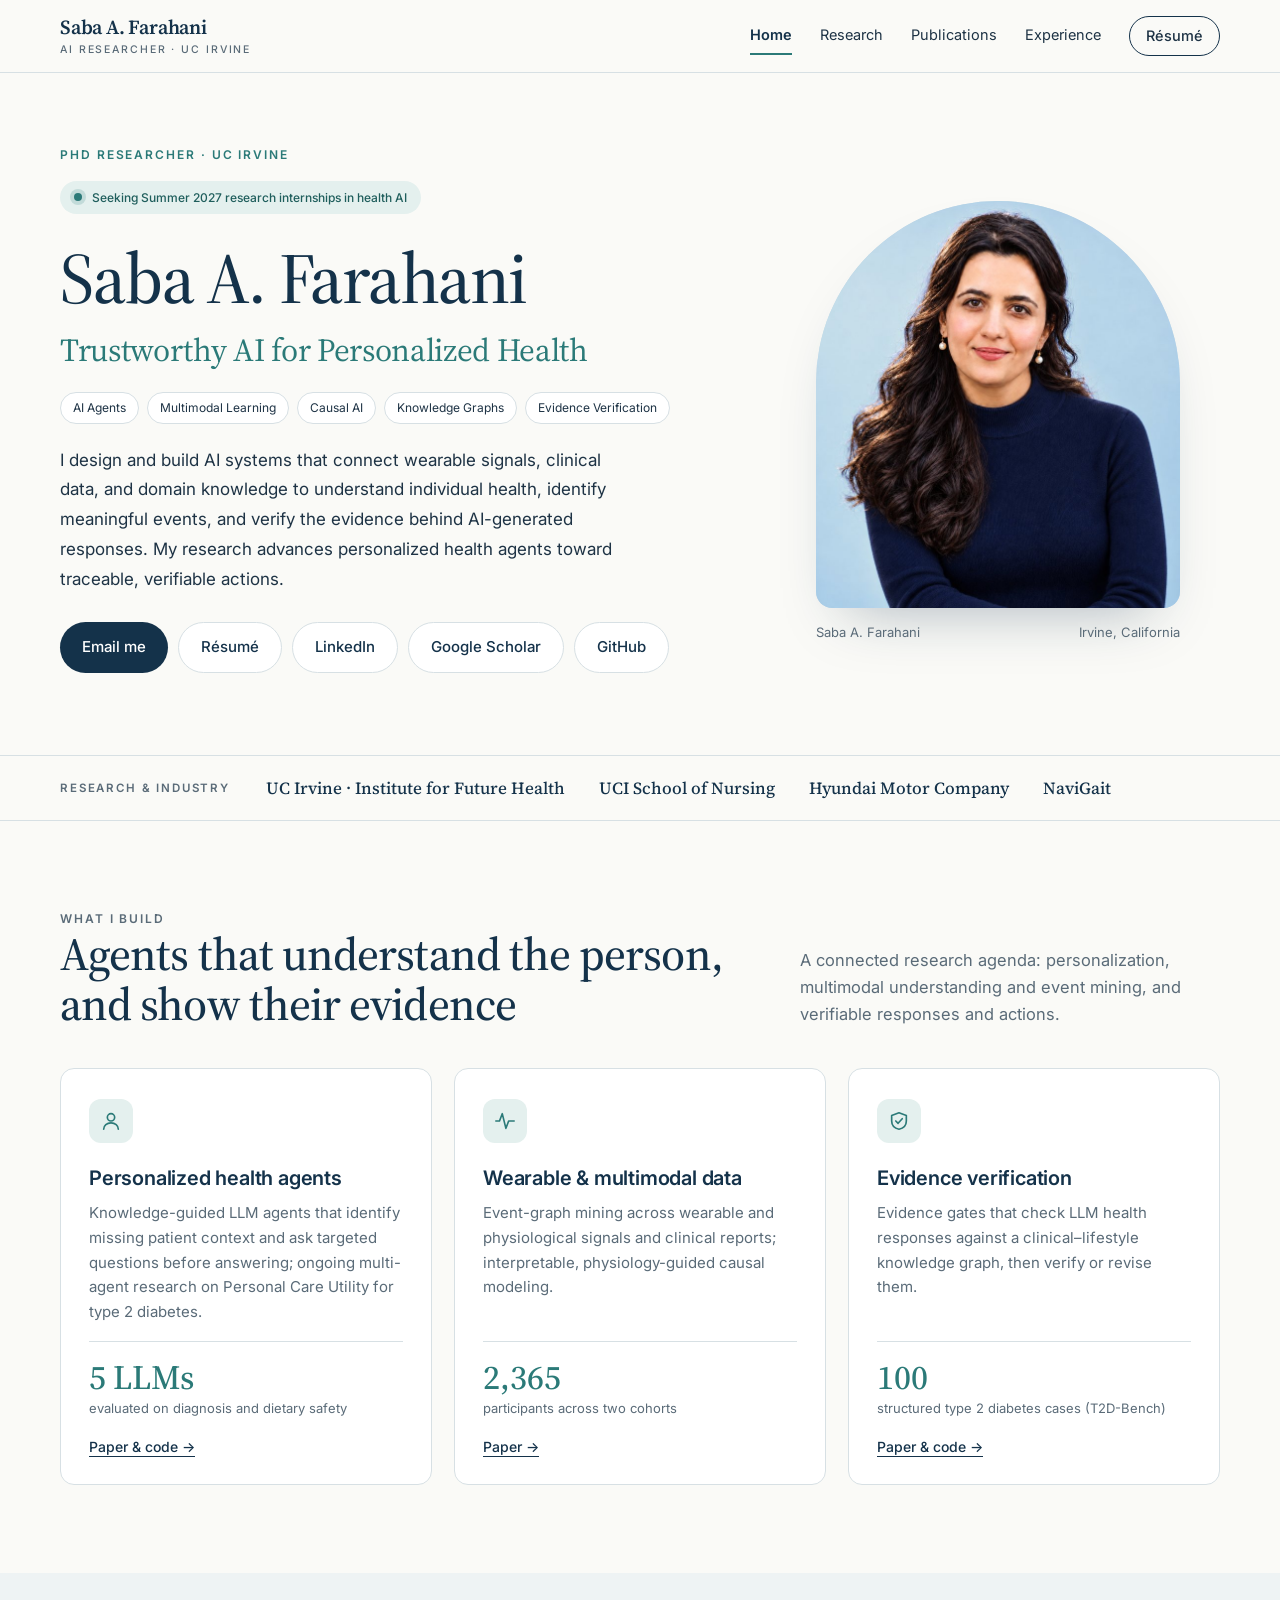
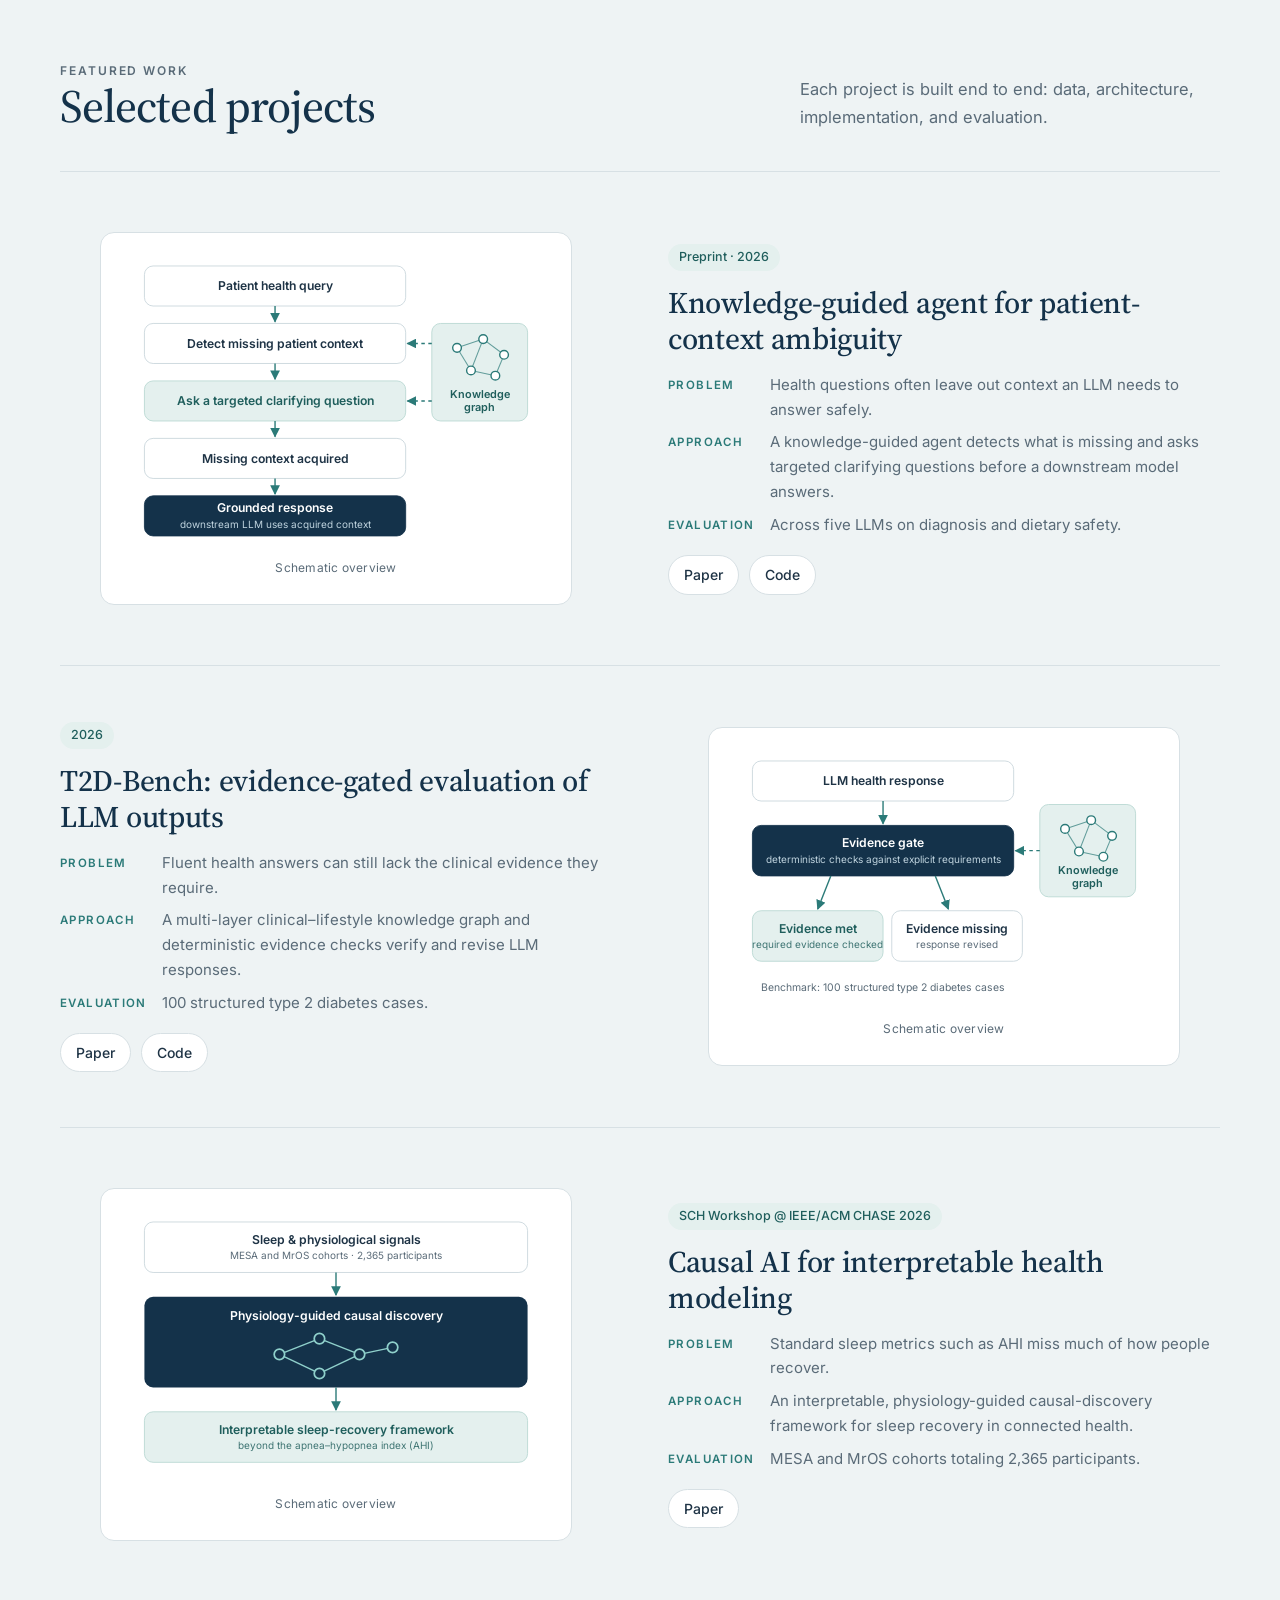
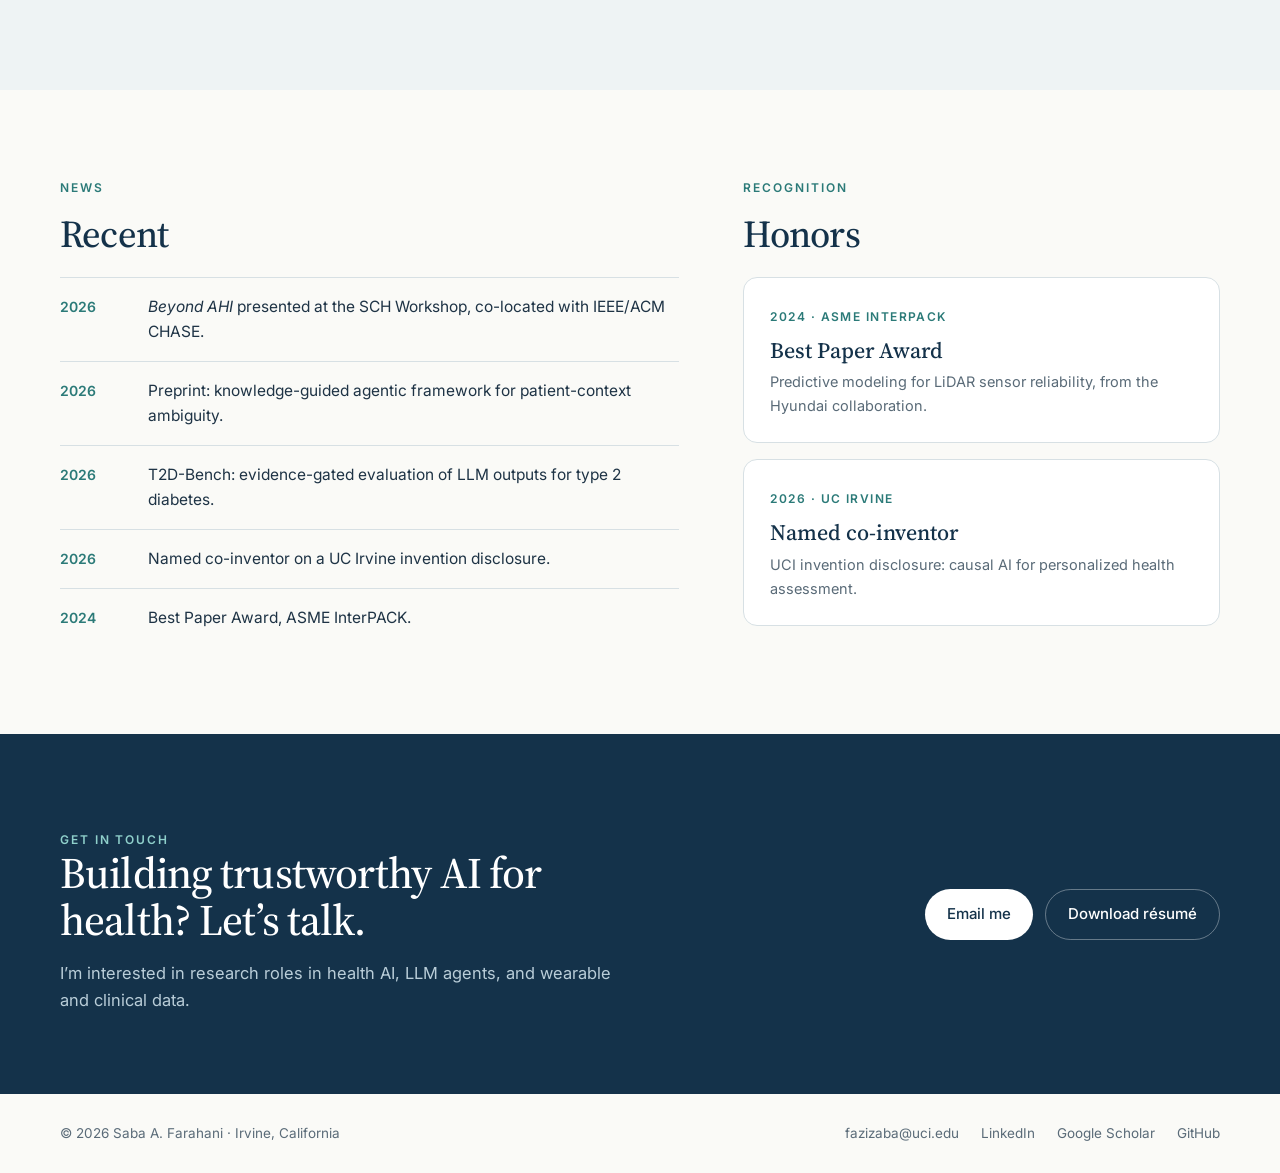
==== index.html @ f1955295 "Publish professional portfolio website" ====
<!doctype html>
<html lang="en">
<head>
<meta charset="utf-8">
<meta name="viewport" content="width=device-width,initial-scale=1">
<title>Saba A. Farahani · Trustworthy AI for Personalized Health</title>
<meta name="description" content="Saba A. Farahani, PhD researcher at UC Irvine building trustworthy AI agents for real-world health data: LLM agents, knowledge graphs, wearable and clinical data, and causal AI.">
<meta name="theme-color" content="#14324A">
<meta property="og:type" content="website">
<meta property="og:title" content="Saba A. Farahani · Trustworthy AI for Personalized Health">
<meta property="og:description" content="Saba A. Farahani, PhD researcher at UC Irvine building trustworthy AI agents for real-world health data: LLM agents, knowledge graphs, wearable and clinical data, and causal AI.">
<meta property="og:image" content="saba.jpg">
<link rel="icon" href="favicon.svg" type="image/svg+xml">
<link rel="preconnect" href="https://fonts.googleapis.com"><link rel="preconnect" href="https://fonts.gstatic.com" crossorigin>
<link href="https://fonts.googleapis.com/css2?family=Inter:wght@400;500;600&amp;family=Source+Serif+4:ital,opsz,wght@0,8..60,400;0,8..60,500;0,8..60,600;1,8..60,400&amp;display=swap" rel="stylesheet">
<link rel="stylesheet" href="style.css?v=final1">
</head>
<body>
<a class="skip" href="#main">Skip to content</a>
<header class="site-header"><div class="wrap">
<a class="brand" href="index.html">Saba A. Farahani<span>AI Researcher · UC Irvine</span></a>
<nav class="nav" aria-label="Main"><a href="index.html" aria-current="page">Home</a><a href="research.html">Research</a><a href="publications.html">Publications</a><a href="experience.html">Experience</a><a class="btn-cv" href="Saba_Farahani_Resume.pdf">Résumé</a></nav>
</div></header>
<main id="main">

<section class="wrap hero">
 <div>
  <p class="eyebrow">PhD Researcher · UC Irvine</p>
  <span class="status">Seeking Summer 2027 research internships in health AI</span>
  <h1>Saba A. Farahani</h1>
  <p class="tagline">Trustworthy AI for Personalized Health</p>
  <ul class="chips expertise"><li>AI Agents</li><li>Multimodal Learning</li><li>Causal AI</li><li>Knowledge Graphs</li><li>Evidence Verification</li></ul>
  <p class="lead">I design and build AI systems that connect wearable signals, clinical data, and domain knowledge to understand individual health, identify meaningful events, and verify the evidence behind AI-generated responses. My research advances personalized health agents toward traceable, verifiable actions.</p>
  <div class="actions"><a class="btn btn-primary" href="mailto:fazizaba@uci.edu">Email me</a><a class="btn btn-ghost" href="Saba_Farahani_Resume.pdf">Résumé</a><a class="btn btn-ghost" href="https://www.linkedin.com/in/saba-a-farahani-0351741bb/">LinkedIn</a><a class="btn btn-ghost" href="https://scholar.google.com/citations?user=qHdF2UMAAAAJ&amp;hl=en">Google Scholar</a><a class="btn btn-ghost" href="https://github.com/Saba-Farahani">GitHub</a></div>
  
 </div>
 <figure class="hero-photo"><div class="portrait"><img src="saba.jpg" alt="Portrait of Saba A. Farahani" width="820" height="820"></div>
 <figcaption><span>Saba A. Farahani</span><span>Irvine, California</span></figcaption></figure>
</section>

<section class="strip" aria-label="Collaborations"><div class="wrap">
 <p>Research &amp; industry</p>
 <ul><li>UC Irvine · Institute for Future Health</li><li>UCI School of Nursing</li><li>Hyundai Motor Company</li><li>NaviGait</li></ul>
</div></section>

<section class="section"><div class="wrap">
 <div class="section-head"><div><p class="eyebrow">What I build</p><h2>Agents that understand the person,<br>and show their evidence</h2></div>
 <p>A connected research agenda: personalization, multimodal understanding and event mining, and verifiable responses and actions.</p></div>
 <div class="cards">
  <article class="card"><div class="icon"><svg width="22" height="22" viewBox="0 0 24 24" fill="none" stroke="#2B7A78" stroke-width="1.8" stroke-linecap="round" stroke-linejoin="round"><circle cx="12" cy="8" r="4"/><path d="M4 21c0-4 3.6-7 8-7s8 3 8 7"/></svg></div><h3>Personalized health agents</h3>
   <p>Knowledge-guided LLM agents that identify missing patient context and ask targeted questions before answering; ongoing multi-agent research on Personal Care Utility for type 2 diabetes.</p>
   <div class="stat"><strong>5 LLMs</strong><span>evaluated on diagnosis and dietary safety</span></div>
   <a class="more" href="publications.html#ambiguity">Paper &amp; code →</a></article>
  <article class="card"><div class="icon"><svg width="22" height="22" viewBox="0 0 24 24" fill="none" stroke="#2B7A78" stroke-width="1.8" stroke-linecap="round" stroke-linejoin="round"><path d="M2 12h4l3-8 4 16 3-8h6"/></svg></div><h3>Wearable &amp; multimodal data</h3>
   <p>Event-graph mining across wearable and physiological signals and clinical reports; interpretable, physiology-guided causal modeling.</p>
   <div class="stat"><strong>2,365</strong><span>participants across two cohorts</span></div>
   <a class="more" href="publications.html#causal">Paper →</a></article>
  <article class="card"><div class="icon"><svg width="22" height="22" viewBox="0 0 24 24" fill="none" stroke="#2B7A78" stroke-width="1.8" stroke-linecap="round" stroke-linejoin="round"><path d="M12 3l8 3v6c0 5-3.5 8-8 9-4.5-1-8-4-8-9V6z"/><path d="M8.5 12l2.5 2.5 4.5-5"/></svg></div><h3>Evidence verification</h3>
   <p>Evidence gates that check LLM health responses against a clinical–lifestyle knowledge graph, then verify or revise them.</p>
   <div class="stat"><strong>100</strong><span>structured type 2 diabetes cases (T2D-Bench)</span></div>
   <a class="more" href="publications.html#t2d">Paper &amp; code →</a></article>
 </div>
</div></section>

<section class="section tint"><div class="wrap">
 <div class="section-head"><div><p class="eyebrow">Featured work</p><h2>Selected projects</h2></div>
 <p>Each project is built end to end: data, architecture, implementation, and evaluation.</p></div>
 <div class="projects">
  <article class="project">
   <figure class="figure"><svg viewBox="0 0 480 322" role="img" aria-label="Schematic: a knowledge-guided agent detects missing patient context and asks a targeted question before the LLM answers" font-family="Inter, Helvetica, Arial, sans-serif"><defs><marker id="ah-4" viewBox="0 0 10 10" refX="9" refY="5" markerWidth="7" markerHeight="7" orient="auto-start-reverse"><path d="M0,0 L10,5 L0,10 z" fill="#2B7A78"/></marker></defs><rect x="20" y="8" width="300" height="46" rx="10" fill="#FFFFFF" stroke="#C9D6DC"/><text x="170.0" y="36.0" text-anchor="middle" font-size="14" font-weight="600" fill="#1E3345">Patient health query</text><line x1="170" y1="54" x2="170" y2="72" stroke="#2B7A78" stroke-width="1.6" marker-end="url(#ah-4)"/><rect x="20" y="74" width="300" height="46" rx="10" fill="#FFFFFF" stroke="#C9D6DC"/><text x="170.0" y="102.0" text-anchor="middle" font-size="14" font-weight="600" fill="#1E3345">Detect missing patient context</text><line x1="170" y1="120" x2="170" y2="138" stroke="#2B7A78" stroke-width="1.6" marker-end="url(#ah-4)"/><rect x="20" y="140" width="300" height="46" rx="10" fill="#E4F0EE" stroke="#B9D8D3"/><text x="170.0" y="168.0" text-anchor="middle" font-size="14" font-weight="600" fill="#1F5E5C">Ask a targeted clarifying question</text><line x1="170" y1="186" x2="170" y2="204" stroke="#2B7A78" stroke-width="1.6" marker-end="url(#ah-4)"/><rect x="20" y="206" width="300" height="46" rx="10" fill="#FFFFFF" stroke="#C9D6DC"/><text x="170.0" y="234.0" text-anchor="middle" font-size="14" font-weight="600" fill="#1E3345">Missing context acquired</text><line x1="170" y1="252" x2="170" y2="270" stroke="#2B7A78" stroke-width="1.6" marker-end="url(#ah-4)"/><rect x="20" y="272" width="300" height="46" rx="10" fill="#14324A" stroke="#14324A"/><text x="170.0" y="291.0" text-anchor="middle" font-size="14" font-weight="600" fill="#FFFFFF">Grounded response</text><text x="170.0" y="309.0" text-anchor="middle" font-size="11.5" fill="#BFD3DE">downstream LLM uses acquired context</text><rect x="350" y="74" width="110" height="112" rx="10" fill="#E4F0EE" stroke="#B9D8D3"/><line x1="379.0" y1="102" x2="409.0" y2="92" stroke="#2B7A78" stroke-width="1.2" opacity=".7"/><line x1="409.0" y1="92" x2="433.0" y2="110" stroke="#2B7A78" stroke-width="1.2" opacity=".7"/><line x1="379.0" y1="102" x2="395.0" y2="128" stroke="#2B7A78" stroke-width="1.2" opacity=".7"/><line x1="395.0" y1="128" x2="423.0" y2="134" stroke="#2B7A78" stroke-width="1.2" opacity=".7"/><line x1="433.0" y1="110" x2="423.0" y2="134" stroke="#2B7A78" stroke-width="1.2" opacity=".7"/><line x1="409.0" y1="92" x2="395.0" y2="128" stroke="#2B7A78" stroke-width="1.2" opacity=".7"/><circle cx="379.0" cy="102" r="5" fill="#FFFFFF" stroke="#2B7A78" stroke-width="1.6"/><circle cx="409.0" cy="92" r="5" fill="#FFFFFF" stroke="#2B7A78" stroke-width="1.6"/><circle cx="433.0" cy="110" r="5" fill="#FFFFFF" stroke="#2B7A78" stroke-width="1.6"/><circle cx="395.0" cy="128" r="5" fill="#FFFFFF" stroke="#2B7A78" stroke-width="1.6"/><circle cx="423.0" cy="134" r="5" fill="#FFFFFF" stroke="#2B7A78" stroke-width="1.6"/><text x="405.0" y="160" text-anchor="middle" font-size="12.5" font-weight="600" fill="#1F5E5C">Knowledge</text><text x="405.0" y="175" text-anchor="middle" font-size="12.5" font-weight="600" fill="#1F5E5C">graph</text><line x1="350" y1="97" x2="322" y2="97" stroke="#2B7A78" stroke-width="1.6" stroke-dasharray="4 4" marker-end="url(#ah-4)"/><line x1="350" y1="163" x2="322" y2="163" stroke="#2B7A78" stroke-width="1.6" stroke-dasharray="4 4" marker-end="url(#ah-4)"/></svg><figcaption>Schematic overview</figcaption></figure>
   <div><span class="venue">Preprint · 2026</span><h3>Knowledge-guided agent for patient-context ambiguity</h3>
    <dl><dt>Problem</dt><dd>Health questions often leave out context an LLM needs to answer safely.</dd>
    <dt>Approach</dt><dd>A knowledge-guided agent detects what is missing and asks targeted clarifying questions before a downstream model answers.</dd>
    <dt>Evaluation</dt><dd>Across five LLMs on diagnosis and dietary safety.</dd></dl>
    <div class="links"><a href="https://arxiv.org/abs/2608.19875">Paper</a><a href="https://github.com/Saba-Farahani/ambiguity-agent">Code</a></div></div>
  </article>
  <article class="project">
   <figure class="figure"><svg viewBox="0 0 480 284" role="img" aria-label="Schematic: an evidence gate checks LLM responses against a clinical knowledge graph and verifies or revises them" font-family="Inter, Helvetica, Arial, sans-serif"><defs><marker id="ah-5" viewBox="0 0 10 10" refX="9" refY="5" markerWidth="7" markerHeight="7" orient="auto-start-reverse"><path d="M0,0 L10,5 L0,10 z" fill="#2B7A78"/></marker></defs><rect x="20" y="8" width="300" height="46" rx="10" fill="#FFFFFF" stroke="#C9D6DC"/><text x="170.0" y="36.0" text-anchor="middle" font-size="14" font-weight="600" fill="#1E3345">LLM health response</text><line x1="170" y1="54" x2="170" y2="80" stroke="#2B7A78" stroke-width="1.6" marker-end="url(#ah-5)"/><rect x="20" y="82" width="300" height="58" rx="10" fill="#14324A" stroke="#14324A"/><text x="170.0" y="107.0" text-anchor="middle" font-size="14" font-weight="600" fill="#FFFFFF">Evidence gate</text><text x="170.0" y="125.0" text-anchor="middle" font-size="11.5" fill="#BFD3DE">deterministic checks against explicit requirements</text><rect x="350" y="58" width="110" height="106" rx="10" fill="#E4F0EE" stroke="#B9D8D3"/><line x1="379.0" y1="86" x2="409.0" y2="76" stroke="#2B7A78" stroke-width="1.2" opacity=".7"/><line x1="409.0" y1="76" x2="433.0" y2="94" stroke="#2B7A78" stroke-width="1.2" opacity=".7"/><line x1="379.0" y1="86" x2="395.0" y2="112" stroke="#2B7A78" stroke-width="1.2" opacity=".7"/><line x1="395.0" y1="112" x2="423.0" y2="118" stroke="#2B7A78" stroke-width="1.2" opacity=".7"/><line x1="433.0" y1="94" x2="423.0" y2="118" stroke="#2B7A78" stroke-width="1.2" opacity=".7"/><line x1="409.0" y1="76" x2="395.0" y2="112" stroke="#2B7A78" stroke-width="1.2" opacity=".7"/><circle cx="379.0" cy="86" r="5" fill="#FFFFFF" stroke="#2B7A78" stroke-width="1.6"/><circle cx="409.0" cy="76" r="5" fill="#FFFFFF" stroke="#2B7A78" stroke-width="1.6"/><circle cx="433.0" cy="94" r="5" fill="#FFFFFF" stroke="#2B7A78" stroke-width="1.6"/><circle cx="395.0" cy="112" r="5" fill="#FFFFFF" stroke="#2B7A78" stroke-width="1.6"/><circle cx="423.0" cy="118" r="5" fill="#FFFFFF" stroke="#2B7A78" stroke-width="1.6"/><text x="405.0" y="138" text-anchor="middle" font-size="12.5" font-weight="600" fill="#1F5E5C">Knowledge</text><text x="405.0" y="153" text-anchor="middle" font-size="12.5" font-weight="600" fill="#1F5E5C">graph</text><line x1="350" y1="111" x2="322" y2="111" stroke="#2B7A78" stroke-width="1.6" stroke-dasharray="4 4" marker-end="url(#ah-5)"/><line x1="110" y1="140" x2="95" y2="178" stroke="#2B7A78" stroke-width="1.6" marker-end="url(#ah-5)"/><line x1="230" y1="140" x2="245" y2="178" stroke="#2B7A78" stroke-width="1.6" marker-end="url(#ah-5)"/><rect x="20" y="180" width="150" height="58" rx="10" fill="#E4F0EE" stroke="#B9D8D3"/><text x="95.0" y="205.0" text-anchor="middle" font-size="14" font-weight="600" fill="#1F5E5C">Evidence met</text><text x="95.0" y="223.0" text-anchor="middle" font-size="11.5" fill="#3F7573">required evidence checked</text><rect x="180" y="180" width="150" height="58" rx="10" fill="#FFFFFF" stroke="#C9D6DC"/><text x="255.0" y="205.0" text-anchor="middle" font-size="14" font-weight="600" fill="#1E3345">Evidence missing</text><text x="255.0" y="223.0" text-anchor="middle" font-size="11.5" fill="#5A6B78">response revised</text><text x="170" y="272" text-anchor="middle" font-size="12" fill="#5A6B78">Benchmark: 100 structured type 2 diabetes cases</text></svg><figcaption>Schematic overview</figcaption></figure>
   <div><span class="venue">2026</span><h3>T2D-Bench: evidence-gated evaluation of LLM outputs</h3>
    <dl><dt>Problem</dt><dd>Fluent health answers can still lack the clinical evidence they require.</dd>
    <dt>Approach</dt><dd>A multi-layer clinical–lifestyle knowledge graph and deterministic evidence checks verify and revise LLM responses.</dd>
    <dt>Evaluation</dt><dd>100 structured type 2 diabetes cases.</dd></dl>
    <div class="links"><a href="https://arxiv.org/abs/2606.24145">Paper</a><a href="https://github.com/Saba-Farahani/t2d-bench-">Code</a></div></div>
  </article>
  <article class="project">
   <figure class="figure"><svg viewBox="0 0 480 300" role="img" aria-label="Schematic: physiological signals from two cohorts feed causal discovery, producing an interpretable sleep recovery framework" font-family="Inter, Helvetica, Arial, sans-serif"><defs><marker id="ah-6" viewBox="0 0 10 10" refX="9" refY="5" markerWidth="7" markerHeight="7" orient="auto-start-reverse"><path d="M0,0 L10,5 L0,10 z" fill="#2B7A78"/></marker></defs><rect x="20" y="8" width="440" height="58" rx="10" fill="#FFFFFF" stroke="#C9D6DC"/><text x="240.0" y="33.0" text-anchor="middle" font-size="14" font-weight="600" fill="#1E3345">Sleep &amp; physiological signals</text><text x="240.0" y="51.0" text-anchor="middle" font-size="11.5" fill="#5A6B78">MESA and MrOS cohorts · 2,365 participants</text><line x1="240" y1="66" x2="240" y2="92" stroke="#2B7A78" stroke-width="1.6" marker-end="url(#ah-6)"/><rect x="20" y="94" width="440" height="104" rx="10" fill="#14324A"/><text x="240" y="120" text-anchor="middle" font-size="14" font-weight="600" fill="#FFFFFF">Physiology-guided causal discovery</text><line x1="175" y1="160" x2="221" y2="142" stroke="#8FD0CB" stroke-width="1.6"/><line x1="221" y1="142" x2="267" y2="160" stroke="#8FD0CB" stroke-width="1.6"/><line x1="175" y1="160" x2="221" y2="182" stroke="#8FD0CB" stroke-width="1.6"/><line x1="221" y1="182" x2="267" y2="160" stroke="#8FD0CB" stroke-width="1.6"/><line x1="267" y1="160" x2="305" y2="152" stroke="#8FD0CB" stroke-width="1.6"/><circle cx="175" cy="160" r="6" fill="#14324A" stroke="#8FD0CB" stroke-width="2"/><circle cx="221" cy="142" r="6" fill="#14324A" stroke="#8FD0CB" stroke-width="2"/><circle cx="267" cy="160" r="6" fill="#14324A" stroke="#8FD0CB" stroke-width="2"/><circle cx="221" cy="182" r="6" fill="#14324A" stroke="#8FD0CB" stroke-width="2"/><circle cx="305" cy="152" r="6" fill="#14324A" stroke="#8FD0CB" stroke-width="2"/><line x1="240" y1="198" x2="240" y2="224" stroke="#2B7A78" stroke-width="1.6" marker-end="url(#ah-6)"/><rect x="20" y="226" width="440" height="58" rx="10" fill="#E4F0EE" stroke="#B9D8D3"/><text x="240.0" y="251.0" text-anchor="middle" font-size="14" font-weight="600" fill="#1F5E5C">Interpretable sleep-recovery framework</text><text x="240.0" y="269.0" text-anchor="middle" font-size="11.5" fill="#3F7573">beyond the apnea–hypopnea index (AHI)</text></svg><figcaption>Schematic overview</figcaption></figure>
   <div><span class="venue">SCH Workshop @ IEEE/ACM CHASE 2026</span><h3>Causal AI for interpretable health modeling</h3>
    <dl><dt>Problem</dt><dd>Standard sleep metrics such as AHI miss much of how people recover.</dd>
    <dt>Approach</dt><dd>An interpretable, physiology-guided causal-discovery framework for sleep recovery in connected health.</dd>
    <dt>Evaluation</dt><dd>MESA and MrOS cohorts totaling 2,365 participants.</dd></dl>
    <div class="links"><a href="https://arxiv.org/abs/2606.18506">Paper</a></div></div>
  </article>
 </div>
</div></section>

<section class="section"><div class="wrap two">
 <div><p class="eyebrow">News</p><h2 style="font-size:clamp(28px,3vw,38px);margin-bottom:22px">Recent</h2>
  <ul class="news">
   <li><time>2026</time><span><em>Beyond AHI</em> presented at the SCH Workshop, co-located with IEEE/ACM CHASE.</span></li>
   <li><time>2026</time><span>Preprint: knowledge-guided agentic framework for patient-context ambiguity.</span></li>
   <li><time>2026</time><span>T2D-Bench: evidence-gated evaluation of LLM outputs for type 2 diabetes.</span></li>
   <li><time>2026</time><span>Named co-inventor on a UC Irvine invention disclosure.</span></li>
   <li><time>2024</time><span>Best Paper Award, ASME InterPACK.</span></li>
  </ul></div>
 <div><p class="eyebrow">Recognition</p><h2 style="font-size:clamp(28px,3vw,38px);margin-bottom:22px">Honors</h2>
  <div class="honor"><small>2024 · ASME InterPACK</small><h3>Best Paper Award</h3><p>Predictive modeling for LiDAR sensor reliability, from the Hyundai collaboration.</p></div>
  <div class="honor"><small>2026 · UC Irvine</small><h3>Named co-inventor</h3><p>UCI invention disclosure: causal AI for personalized health assessment.</p></div>
 </div>
</div></section>
<section class="contact"><div class="wrap">
<div><p class="eyebrow">Get in touch</p>
<h2>Building trustworthy AI for health? Let’s talk.</h2>
<p>I’m interested in research roles in health AI, LLM agents, and wearable and clinical data.</p></div>
<div class="actions"><a class="btn btn-primary" href="mailto:fazizaba@uci.edu">Email me</a><a class="btn btn-ghost" href="Saba_Farahani_Resume.pdf">Download résumé</a></div>
</div></section>

</main>
<footer class="site-footer"><div class="wrap">
<span>© 2026 Saba A. Farahani · Irvine, California</span>
<nav aria-label="Profiles"><a href="mailto:fazizaba@uci.edu">fazizaba@uci.edu</a><a href="https://www.linkedin.com/in/saba-a-farahani-0351741bb/">LinkedIn</a><a href="https://scholar.google.com/citations?user=qHdF2UMAAAAJ&amp;hl=en">Google Scholar</a><a href="https://github.com/Saba-Farahani">GitHub</a></nav>
</div></footer>
</body>
</html>
---- style.css ----
/* Saba A. Farahani — portfolio */
:root{
  --paper:#FAFAF7; --white:#FFFFFF; --mist:#EEF3F4;
  --navy:#14324A; --ink:#1E3345; --muted:#5A6B78; --line:#D7E0E4;
  --teal:#2B7A78; --teal-soft:#E4F0EE; --teal-ink:#1F5E5C;
  --serif:'Source Serif 4',Georgia,'Times New Roman',serif;
  --sans:'Inter',-apple-system,BlinkMacSystemFont,'Segoe UI',Helvetica,Arial,sans-serif;
  --radius:14px;
}
*{box-sizing:border-box}
html{scroll-behavior:smooth;scroll-padding-top:90px}
body{margin:0;background:var(--paper);color:var(--ink);font:16.5px/1.65 var(--sans);-webkit-font-smoothing:antialiased}
img{max-width:100%;display:block}
a{color:inherit;text-underline-offset:4px;text-decoration-thickness:1px}
a:hover{color:var(--teal)}
a:focus-visible,button:focus-visible{outline:3px solid var(--teal);outline-offset:4px;border-radius:4px}
.wrap{width:min(1160px,calc(100% - 32px));margin-inline:auto}
.skip{position:absolute;top:-80px;left:16px;background:#fff;padding:10px 14px;z-index:50}
.skip:focus{top:10px}
h1,h2,h3{margin:0;font-weight:500;color:var(--navy)}
h1,h2{font-family:var(--serif);letter-spacing:-.02em;line-height:1.08}
p{margin:0 0 16px}
.eyebrow{font-size:12px;font-weight:600;letter-spacing:.16em;text-transform:uppercase;color:var(--teal);margin:0 0 16px}
.muted{color:var(--muted)}

/* Header */
.site-header{position:sticky;top:0;z-index:20;background:rgba(250,250,247,.92);backdrop-filter:saturate(1.4) blur(10px);border-bottom:1px solid var(--line)}
.site-header .wrap{display:flex;align-items:center;justify-content:space-between;gap:24px;min-height:72px}
.brand{text-decoration:none;font:600 20px/1.1 var(--serif);color:var(--navy);letter-spacing:-.01em}
.brand span{display:block;font:500 10.5px/1.3 var(--sans);letter-spacing:.18em;color:var(--muted);margin-top:5px;text-transform:uppercase}
.nav{display:flex;align-items:center;gap:28px;font-size:14.5px}
.nav a{text-decoration:none;color:var(--ink);padding:6px 0;border-bottom:2px solid transparent}
.nav a:hover{color:var(--teal)}
.nav a[aria-current="page"]{border-color:var(--teal);color:var(--navy);font-weight:600}
.nav .btn-cv{border:1px solid var(--navy);border-radius:999px;padding:7px 16px;font-weight:500}
.nav .btn-cv:hover{background:var(--navy);color:#fff}

/* Buttons & chips */
.btn{display:inline-flex;align-items:center;gap:10px;padding:12px 22px;border-radius:999px;font-size:15px;font-weight:500;text-decoration:none;transition:background .2s,color .2s,border-color .2s}
.btn-primary{background:var(--navy);color:#fff}
.btn-primary:hover{background:var(--teal);color:#fff}
.btn-ghost{border:1px solid var(--line);background:var(--white);color:var(--navy)}
.btn-ghost:hover{border-color:var(--teal);color:var(--teal)}
.chips{display:flex;flex-wrap:wrap;gap:8px;padding:0;margin:0;list-style:none}
.chips li{font-size:13px;padding:5px 12px;border-radius:999px;background:var(--white);border:1px solid var(--line);color:var(--ink)}
.status{display:inline-flex;align-items:center;gap:10px;font-size:13.5px;font-weight:500;color:var(--teal-ink);background:var(--teal-soft);padding:7px 14px;border-radius:999px;margin-bottom:26px}
.status::before{content:"";width:8px;height:8px;border-radius:50%;background:var(--teal);box-shadow:0 0 0 4px rgba(43,122,120,.18)}

/* Hero */
.hero{display:grid;grid-template-columns:1.25fr .85fr;gap:64px;align-items:center;padding:72px 0 56px}
.hero h1{font-size:clamp(44px,5.6vw,72px)}
.hero .tagline{font:400 clamp(24px,2.6vw,32px)/1.25 var(--serif);color:var(--teal);margin:14px 0 22px;letter-spacing:-.01em}
.hero .lead{font-size:18.5px;line-height:1.6;color:var(--ink);max-width:560px}
.hero .actions{display:flex;flex-wrap:wrap;gap:12px;margin:28px 0 26px}
.portrait{border-radius:200px 200px 18px 18px;overflow:hidden;background:#C8DCE6;aspect-ratio:1/1.12;box-shadow:0 30px 60px -30px rgba(20,50,74,.35)}
.portrait img{width:100%;height:100%;object-fit:cover}
.hero-photo figcaption{display:flex;justify-content:space-between;font-size:13px;color:var(--muted);margin-top:14px}

/* Worked-with strip */
.strip{border-top:1px solid var(--line);border-bottom:1px solid var(--line);padding:20px 0}
.strip .wrap{display:flex;align-items:center;gap:20px 36px;flex-wrap:wrap}
.strip p{margin:0;font-size:11.5px;font-weight:600;letter-spacing:.16em;text-transform:uppercase;color:var(--muted)}
.strip ul{display:flex;flex-wrap:wrap;gap:10px 34px;margin:0;padding:0;list-style:none}
.strip li{font:500 17px var(--serif);color:var(--navy)}

/* Sections */
.section{padding:88px 0}
.section-head{display:flex;justify-content:space-between;align-items:end;gap:40px;margin-bottom:40px}
.section-head h2{font-size:clamp(32px,3.6vw,46px)}
.section-head p{max-width:420px;color:var(--muted);margin:0}
.tint{background:var(--mist)}

/* Capability cards */
.cards{display:grid;grid-template-columns:repeat(3,1fr);gap:22px}
.card{background:var(--white);border:1px solid var(--line);border-radius:var(--radius);padding:30px 28px 26px;display:flex;flex-direction:column;transition:transform .2s,box-shadow .2s}
.card:hover{transform:translateY(-3px);box-shadow:0 18px 40px -24px rgba(20,50,74,.35)}
.card .icon{width:44px;height:44px;border-radius:12px;background:var(--teal-soft);display:grid;place-items:center;margin-bottom:22px}
.card h3{font:600 20px/1.3 var(--sans);margin-bottom:10px;letter-spacing:-.01em}
.card p{font-size:15px;color:var(--muted)}
.stat{margin-top:auto;padding-top:18px;border-top:1px solid var(--line)}
.stat strong{display:block;font:500 34px/1 var(--serif);color:var(--teal)}
.stat span{font-size:13px;color:var(--muted)}
.card a.more{font-size:14px;font-weight:500;margin-top:14px;color:var(--navy)}

/* Featured projects */
.project{display:grid;grid-template-columns:1fr 1fr;gap:56px;align-items:center;padding:44px 0;border-top:1px solid var(--line)}
.project:nth-child(even) .figure{order:2}
.figure{background:var(--white);border:1px solid var(--line);border-radius:var(--radius);padding:26px}
.figure svg{width:100%;height:auto}
.figure figcaption{font-size:12px;color:var(--muted);margin-top:10px;text-align:center;letter-spacing:.02em}
.project h3{font:500 clamp(24px,2.4vw,30px)/1.2 var(--serif);margin:0 0 16px;letter-spacing:-.01em}
.project dl{margin:0 0 18px;display:grid;grid-template-columns:86px 1fr;gap:8px 16px;font-size:15px}
.project dt{font-size:11.5px;font-weight:600;letter-spacing:.12em;text-transform:uppercase;color:var(--teal);padding-top:3px}
.project dd{margin:0;color:var(--muted)}
.links{display:flex;flex-wrap:wrap;gap:10px;margin-top:6px}
.links a{font-size:14px;font-weight:500;text-decoration:none;padding:7px 15px;border-radius:999px;border:1px solid var(--line);background:var(--white)}
.links a:hover{border-color:var(--teal);color:var(--teal)}
.venue{display:inline-block;font-size:12.5px;font-weight:500;color:var(--teal-ink);background:var(--teal-soft);padding:3px 11px;border-radius:999px;margin-bottom:14px}

/* News + recognition */
.two{display:grid;grid-template-columns:1.3fr 1fr;gap:64px}
.news{list-style:none;margin:0;padding:0}
.news li{display:grid;grid-template-columns:70px 1fr;gap:18px;padding:16px 0;border-top:1px solid var(--line);font-size:15.5px}
.news time{font-weight:600;color:var(--teal);font-size:14px;padding-top:1px}
.honor{background:var(--white);border:1px solid var(--line);border-radius:var(--radius);padding:24px 26px;margin-bottom:16px}
.honor small{font-size:12px;font-weight:600;letter-spacing:.12em;text-transform:uppercase;color:var(--teal)}
.honor h3{font:500 22px/1.25 var(--serif);margin:8px 0 6px}
.honor p{font-size:14.5px;color:var(--muted);margin:0}

/* Contact band */
.contact{background:var(--navy);color:#DCE8EE;padding:80px 0}
.contact .wrap{display:flex;justify-content:space-between;align-items:center;gap:40px;flex-wrap:wrap}
.contact h2{color:#fff;font-size:clamp(30px,3.4vw,44px);max-width:620px}
.contact .eyebrow{color:#8FD0CB}
.contact p{max-width:560px;margin:16px 0 0;color:#B9CDD8}
.contact .btn-primary{background:#fff;color:var(--navy)}
.contact .btn-primary:hover{background:#8FD0CB;color:var(--navy)}
.contact .btn-ghost{background:transparent;color:#fff;border-color:rgba(255,255,255,.35)}
.contact .btn-ghost:hover{border-color:#fff;color:#fff}
.contact .actions{display:flex;gap:12px;flex-wrap:wrap}

/* Footer */
.site-footer{padding:28px 0;font-size:13.5px;color:var(--muted)}
.site-footer .wrap{display:flex;justify-content:space-between;gap:16px;flex-wrap:wrap;align-items:center}
.site-footer nav{display:flex;gap:22px;flex-wrap:wrap}
.site-footer a{text-decoration:none}
.site-footer a:hover{text-decoration:underline}

/* Inner pages */
.page-intro{padding:72px 0 44px}
.page-intro h1{font-size:clamp(40px,5vw,64px)}
.page-intro h1 em{font-style:italic;color:var(--teal)}
.page-intro .lead{font-size:19px;color:var(--muted);max-width:760px;margin-top:20px}
.agenda article{display:grid;grid-template-columns:1fr 1.7fr;gap:60px;padding:44px 0;border-top:1px solid var(--line)}
.agenda .num{font-size:12px;font-weight:600;letter-spacing:.14em;color:var(--teal)}
.agenda h2{font-size:clamp(28px,2.8vw,36px);margin-top:14px;line-height:1.15}
.agenda .lead-p{font-size:19px;color:var(--ink);line-height:1.6}
.agenda p{color:var(--muted)}
.callout{border-left:3px solid var(--teal);background:var(--white);padding:14px 18px;border-radius:0 10px 10px 0;font-size:15px;margin:20px 0}
.callout strong{color:var(--navy)}
.pub{display:grid;grid-template-columns:1fr 2.2fr;gap:44px;padding:38px 0;border-top:1px solid var(--line);scroll-margin-top:90px}
.pub .figure{padding:18px}
.pub h2{font:600 clamp(19px,1.8vw,23px)/1.4 var(--sans);letter-spacing:-.01em;margin-bottom:10px}
.pub .authors{font-size:14.5px;color:var(--muted);margin-bottom:12px}
.pub .authors strong{color:var(--navy)}
.pub .tldr{font-size:15.5px}
.more-list{list-style:none;padding:0;margin:0}
.more-list li{padding:16px 0;border-top:1px solid var(--line);font-size:16px}
.timeline article{display:grid;grid-template-columns:170px 1fr;gap:40px;padding:30px 0;border-top:1px solid var(--line)}
.timeline time{font-size:14px;font-weight:600;color:var(--teal)}
.timeline h3{font:600 20px/1.3 var(--sans);margin-bottom:4px}
.timeline .role{font-size:14.5px;color:var(--teal-ink);margin-bottom:10px;font-style:italic}
.timeline p{color:var(--muted);margin:0}
.timeline .award{display:inline-block;margin-top:12px;font-size:13px;font-weight:600;color:var(--teal-ink);background:var(--teal-soft);padding:4px 12px;border-radius:999px}
.grid3{display:grid;grid-template-columns:repeat(3,1fr);gap:22px}
.mini{background:var(--white);border:1px solid var(--line);border-radius:var(--radius);padding:24px}
.mini h3{font:600 17px/1.35 var(--sans);margin-bottom:8px}
.mini p{font-size:14.5px;color:var(--muted);margin:0}
.edu li{display:flex;justify-content:space-between;gap:20px;padding:14px 0;border-top:1px solid var(--line);font-size:15.5px}
.edu{list-style:none;padding:0;margin:0}
.edu span{color:var(--muted);white-space:nowrap}
.courses{display:flex;flex-wrap:wrap;gap:12px}
.courses div{background:var(--white);border:1px solid var(--line);border-radius:12px;padding:16px 22px;min-width:150px}
.courses strong{display:block;font:500 26px/1.1 var(--serif);color:var(--navy)}
.courses span{font-size:13px;color:var(--muted)}

/* Responsive */
@media (max-width:980px){
  .hero{grid-template-columns:1fr 280px;gap:36px}
  .cards,.grid3{grid-template-columns:1fr 1fr}
  .project{gap:32px}
}
@media (max-width:760px){
  .site-header .wrap{flex-wrap:wrap;gap:6px 18px;padding:12px 0;min-height:0}
  .nav{width:100%;gap:18px;overflow-x:auto;font-size:14px;padding-bottom:2px}
  .nav .btn-cv{display:none}
  .section-head h2 br,.page-intro h1 br{display:none}
  .hero{grid-template-columns:1fr;padding:40px 0 40px;gap:34px}
  .hero-photo{order:-1;max-width:210px}
  .section{padding:60px 0}
  .section-head{flex-direction:column;align-items:start;gap:12px}
  .cards,.grid3,.two{grid-template-columns:1fr;gap:18px}
  .two{gap:44px}
  .project,.pub,.agenda article,.timeline article{grid-template-columns:1fr;gap:20px}
  .project:nth-child(even) .figure{order:0}
  .project dl{grid-template-columns:1fr;gap:2px}
  .project dd{margin-bottom:10px}
  .page-intro{padding:44px 0 28px}
  .edu li{flex-direction:column;gap:2px}
}
@media (prefers-reduced-motion:reduce){html{scroll-behavior:auto}*{transition:none!important}}
@media print{.site-header,.contact,.site-footer{display:none}}

/* Final approved introduction */
.hero .expertise{margin:18px 0 22px;gap:8px}.hero .expertise li{font-size:12px}.hero .actions{gap:10px;flex-wrap:wrap}.hero .tagline{line-height:1.2}.hero .lead{font-size:17px;line-height:1.75}.hero .status{font-size:12px;line-height:1.6}.hero-photo{align-self:center}@media(max-width:600px){.hero .status{white-space:normal}.hero .actions .btn{font-size:13px;padding:10px 15px}}

@media(max-width:760px){.hero-photo{order:0;justify-self:center}.hero{padding-top:30px}}
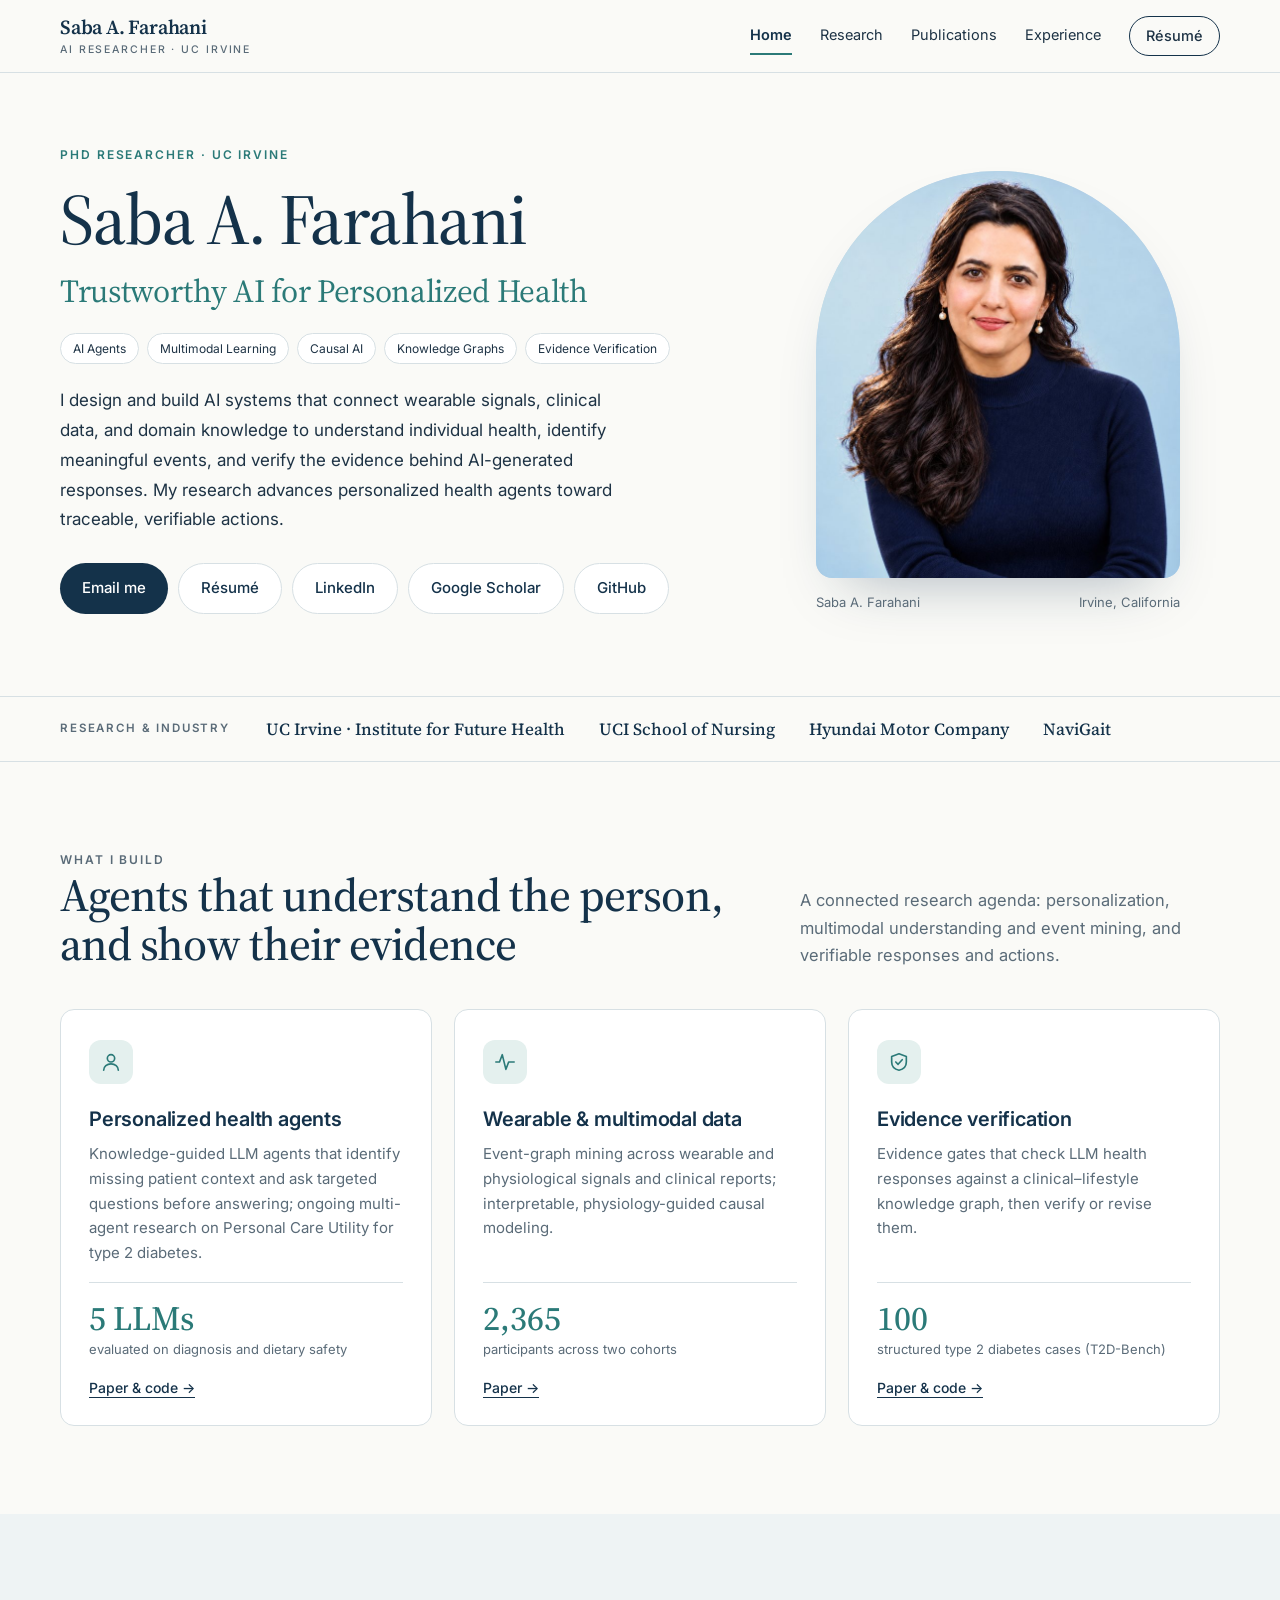
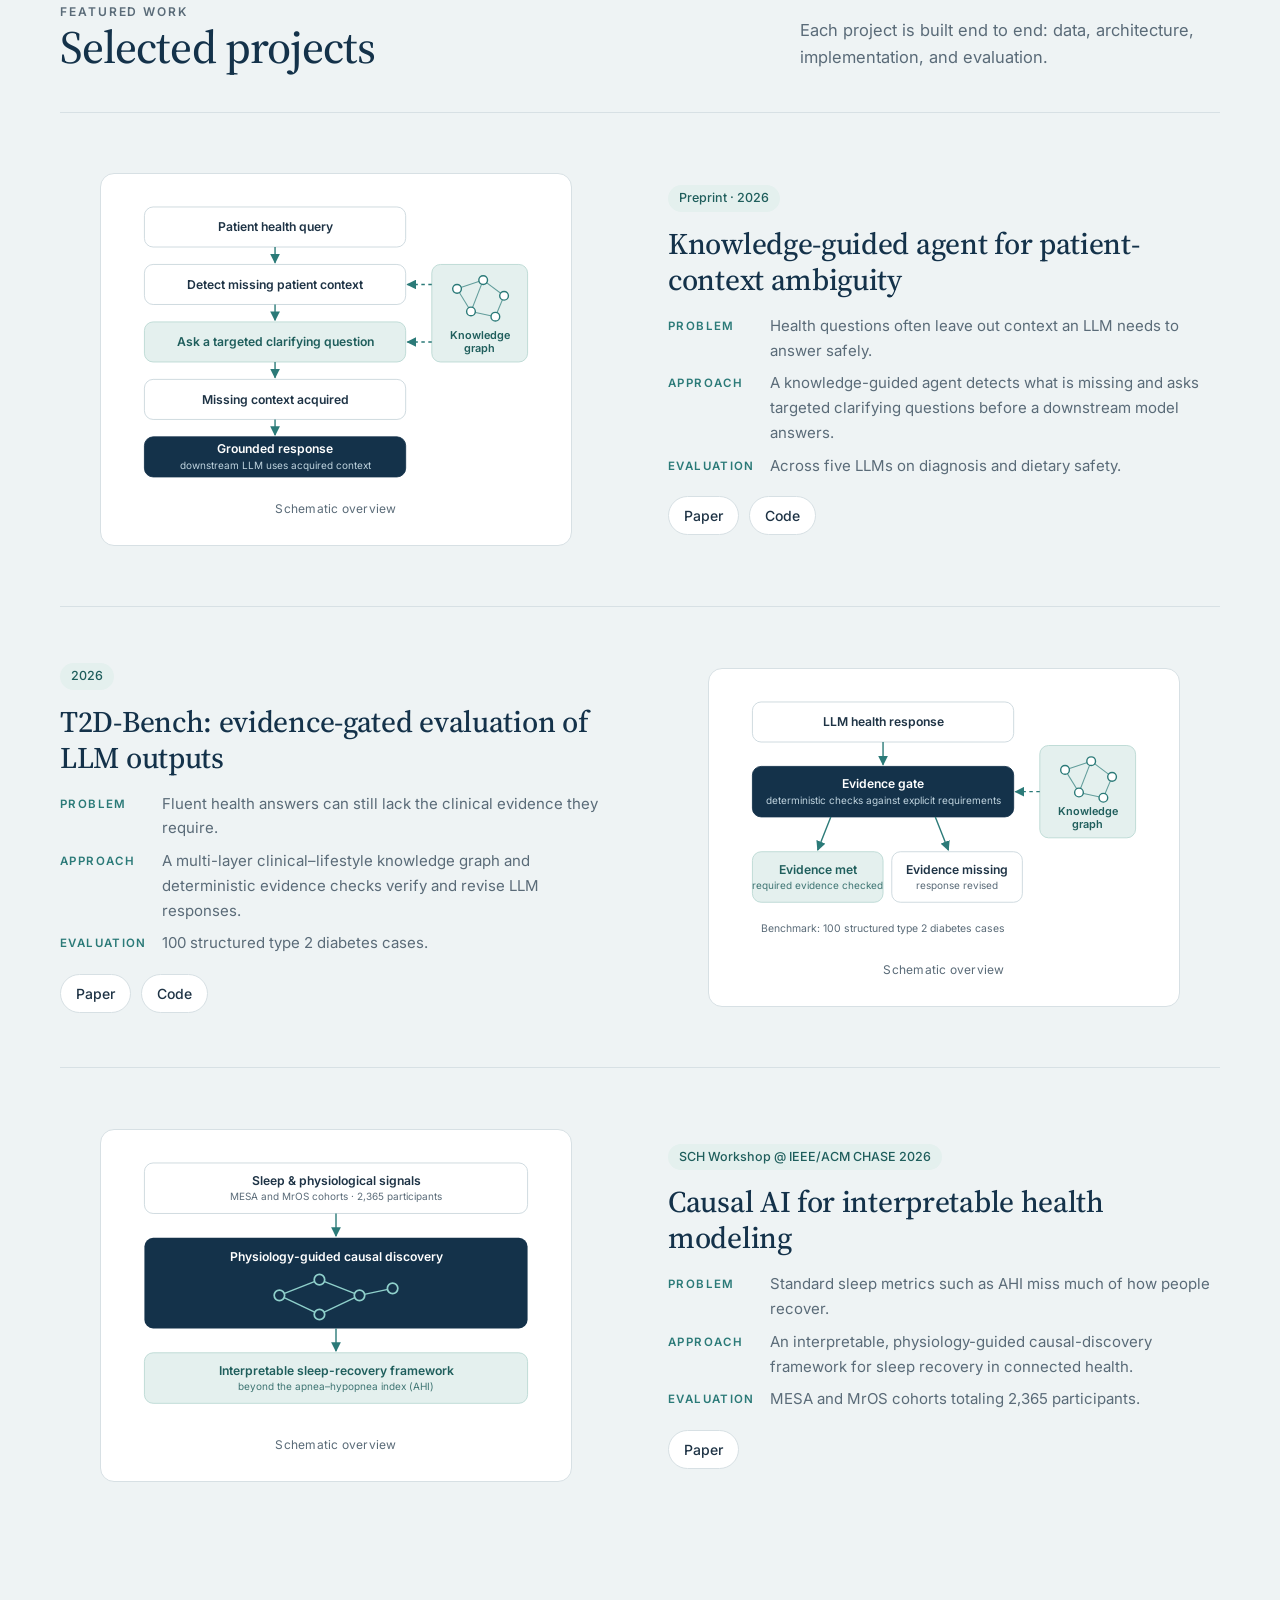
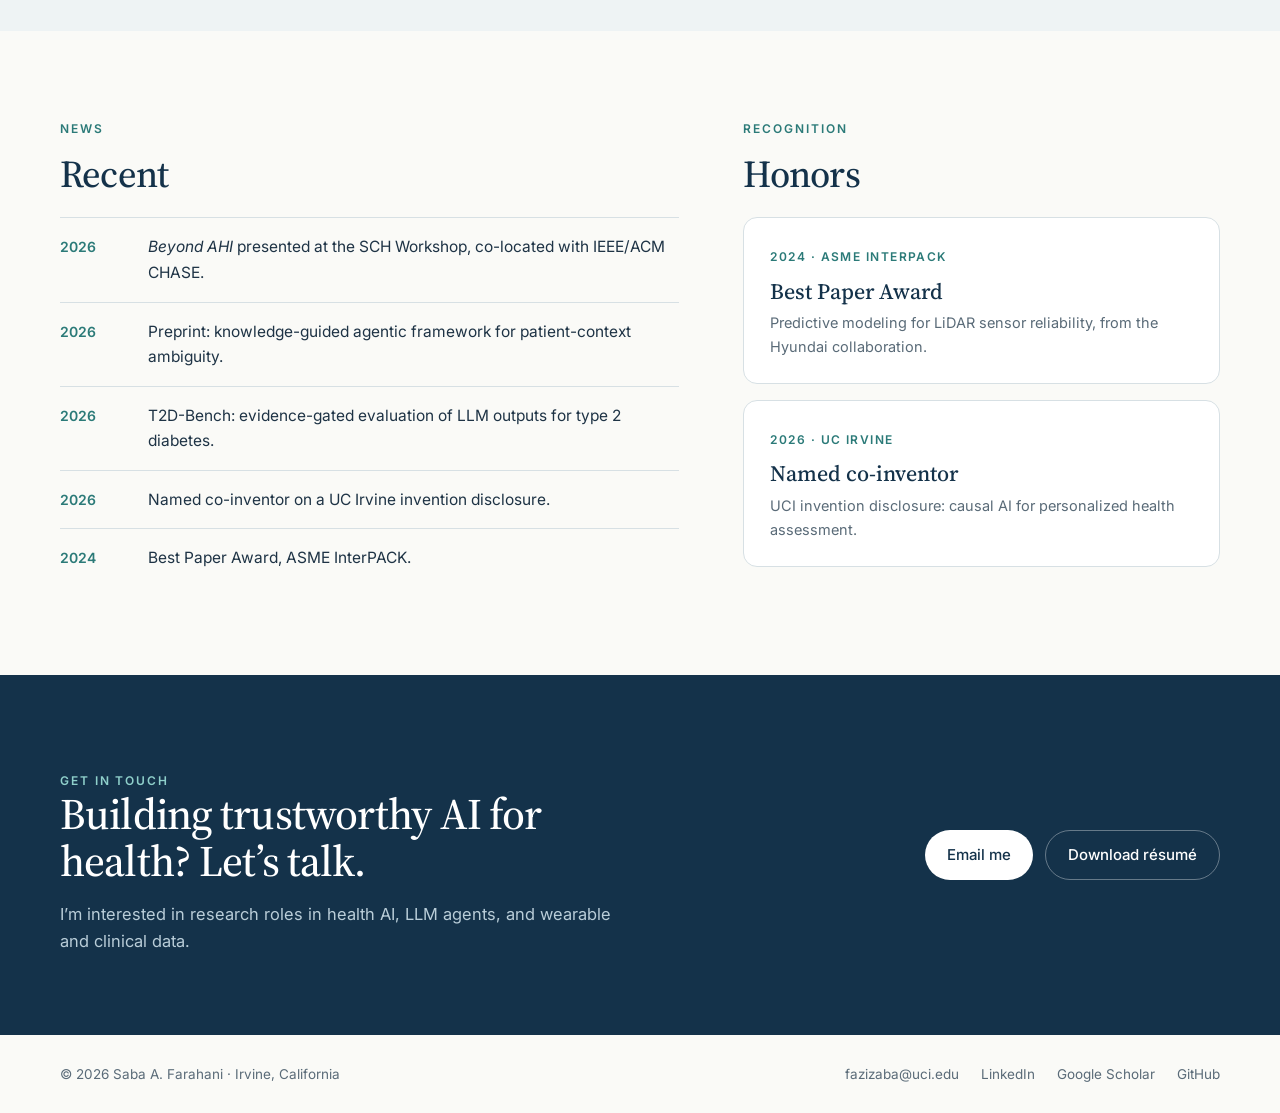
==== commit d521bb4b: "Remove internship availability line Removed the status message about seeking internships." ====
--- a/index.html
+++ b/index.html
@@ -26,7 +26,6 @@
 <section class="wrap hero">
  <div>
   <p class="eyebrow">PhD Researcher · UC Irvine</p>
-  <span class="status">Seeking Summer 2027 research internships in health AI</span>
   <h1>Saba A. Farahani</h1>
   <p class="tagline">Trustworthy AI for Personalized Health</p>
   <ul class="chips expertise"><li>AI Agents</li><li>Multimodal Learning</li><li>Causal AI</li><li>Knowledge Graphs</li><li>Evidence Verification</li></ul>
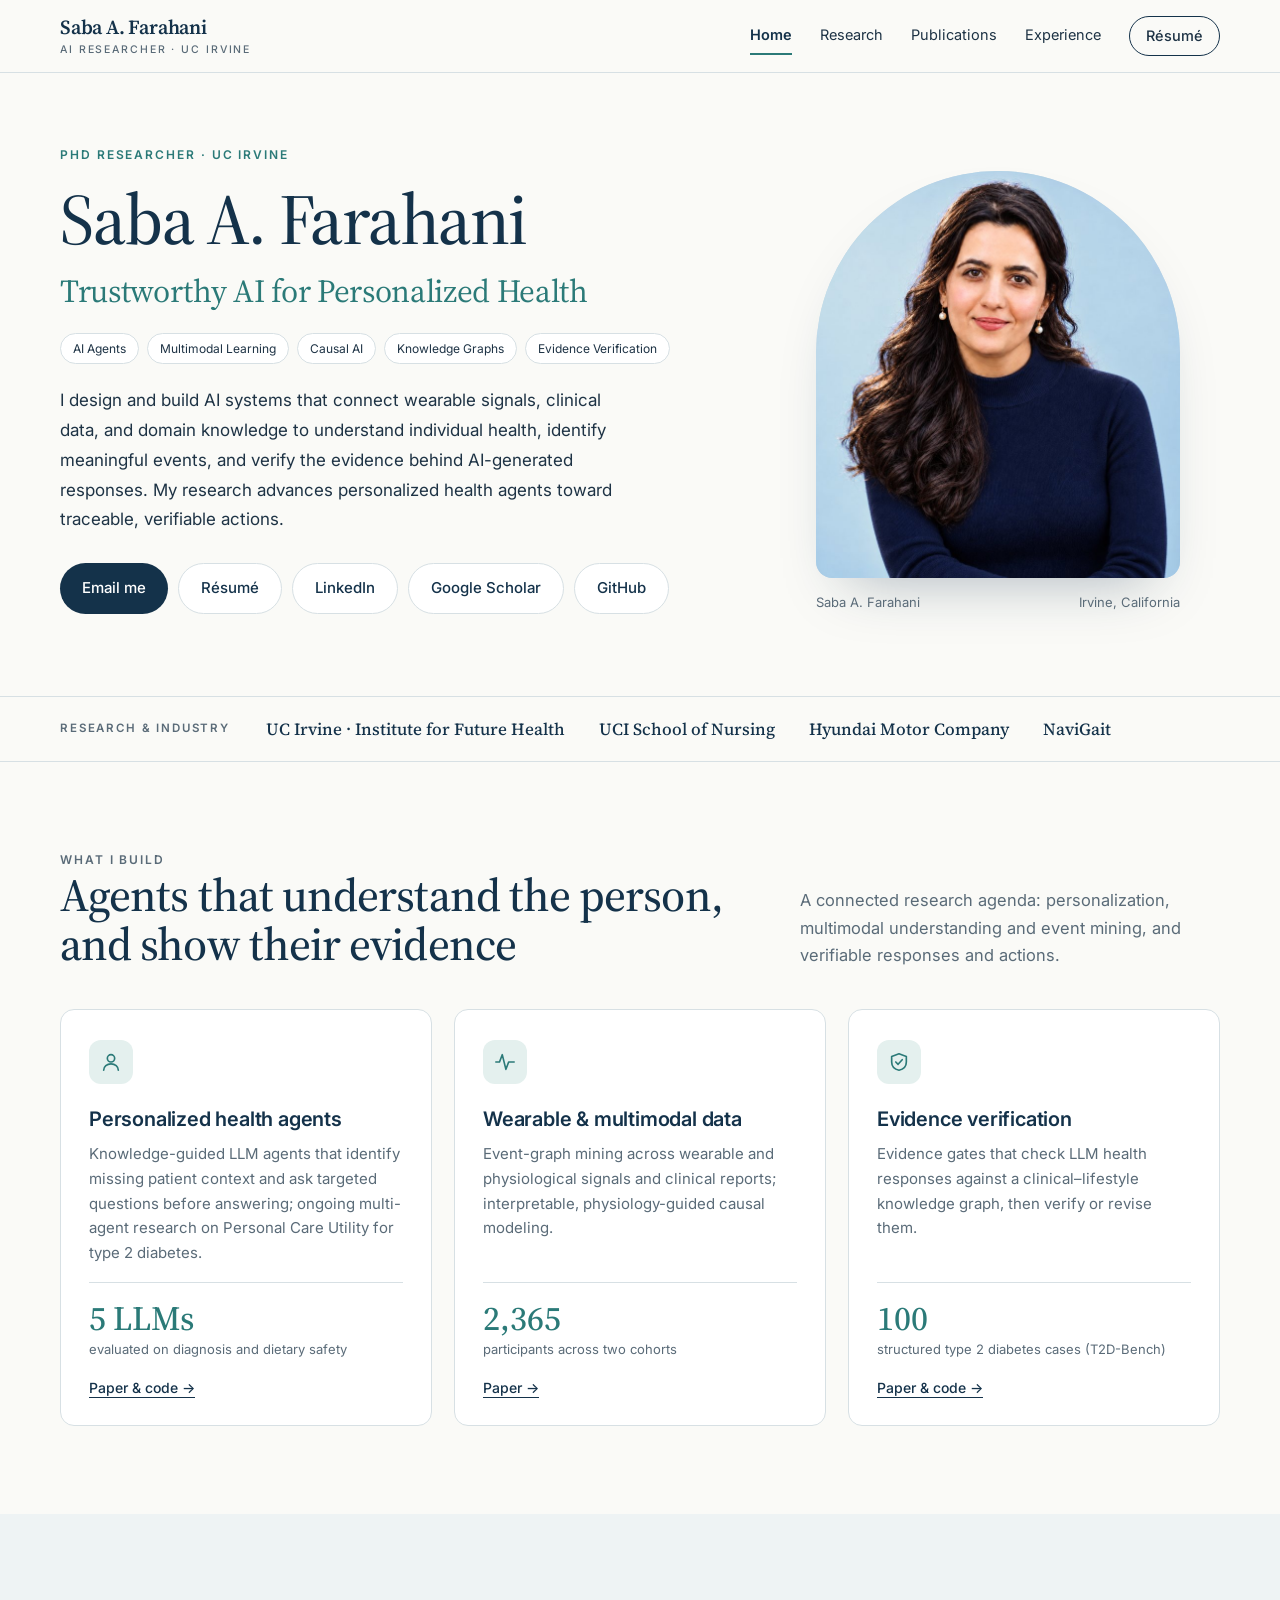
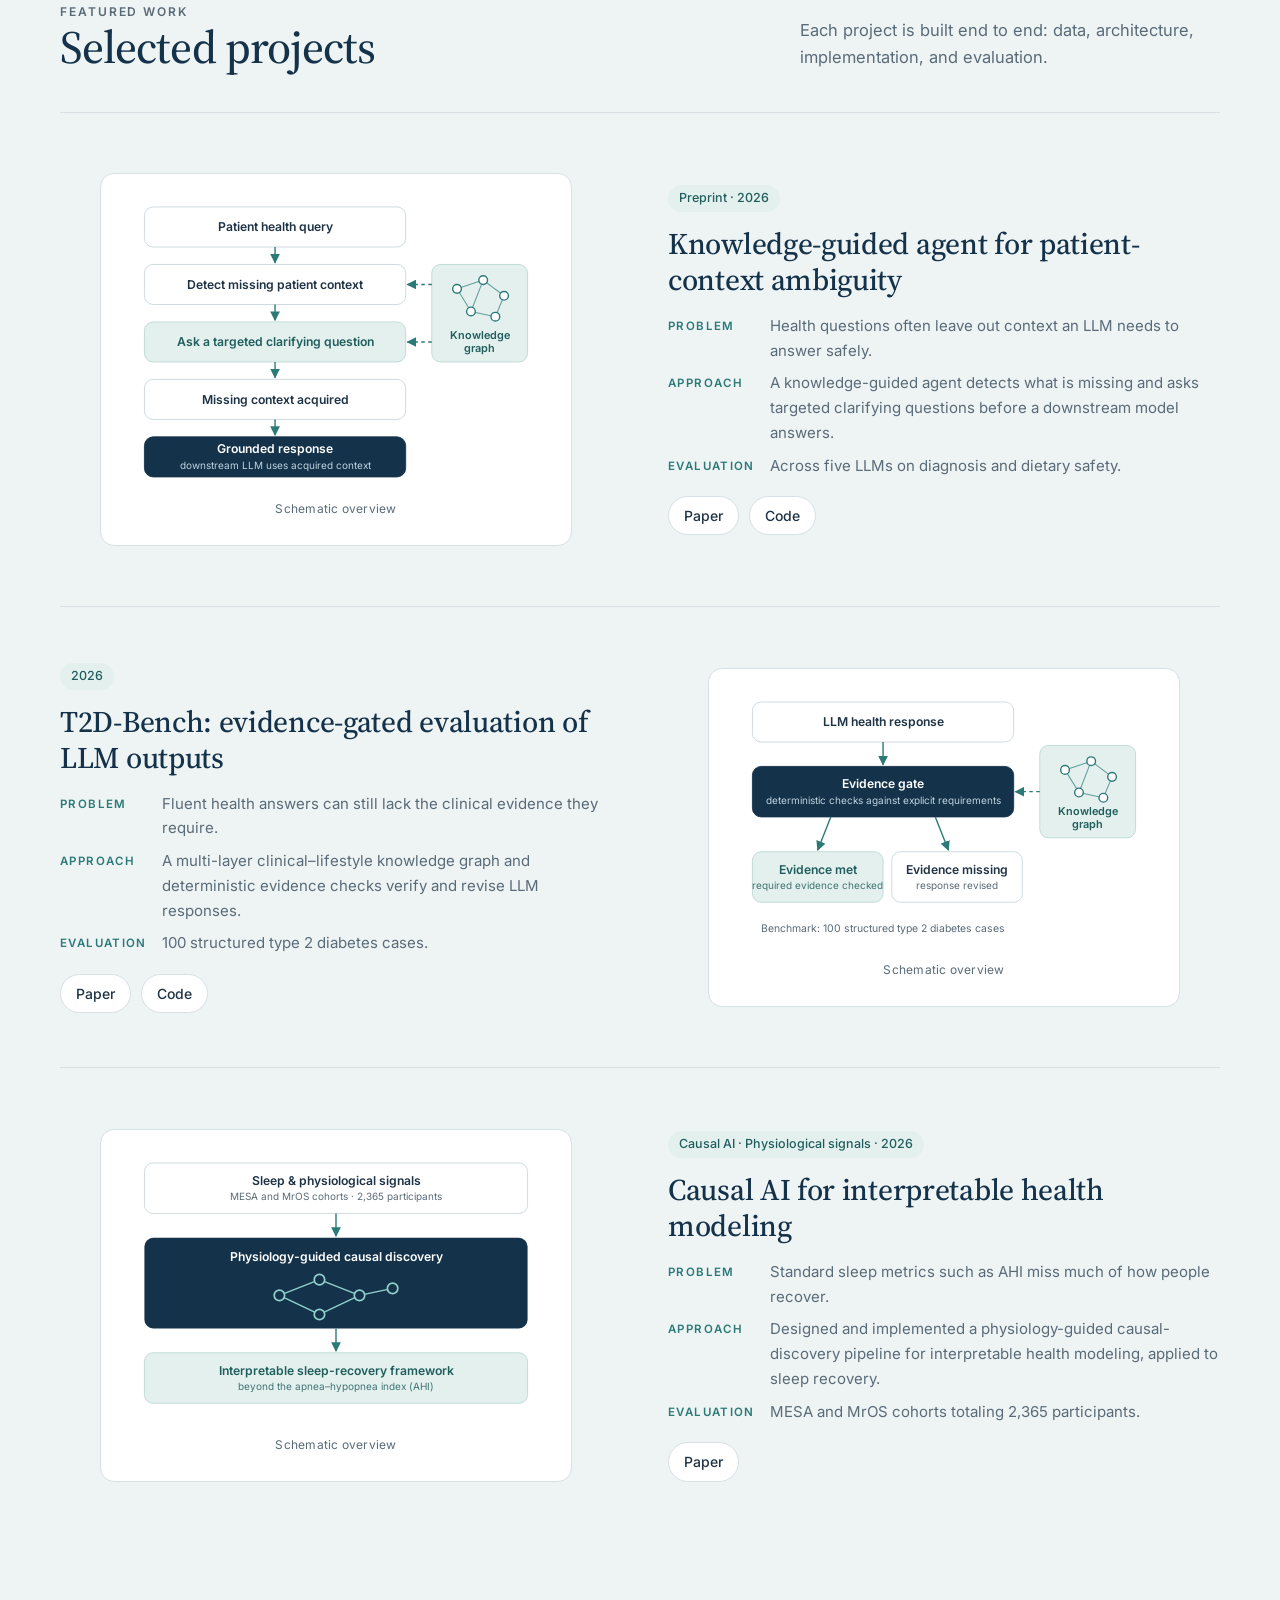
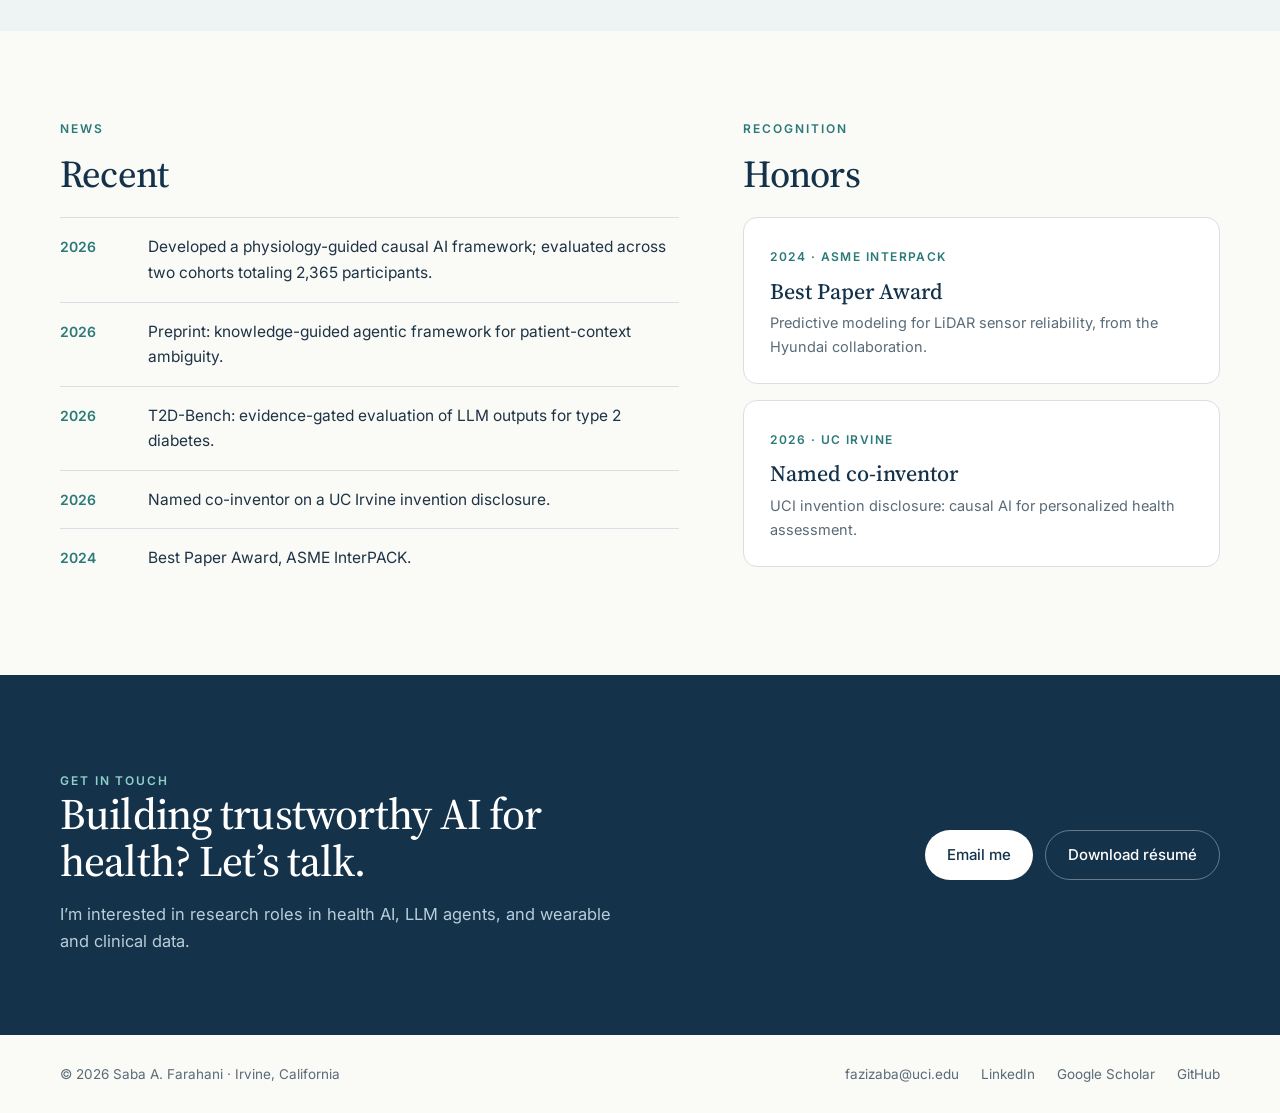
==== commit 256d0a80: "Emphasize causal AI implementation and evaluation Updated the project description and approach detai" ====
--- a/index.html
+++ b/index.html
@@ -83,9 +83,9 @@
   </article>
   <article class="project">
    <figure class="figure"><svg viewBox="0 0 480 300" role="img" aria-label="Schematic: physiological signals from two cohorts feed causal discovery, producing an interpretable sleep recovery framework" font-family="Inter, Helvetica, Arial, sans-serif"><defs><marker id="ah-6" viewBox="0 0 10 10" refX="9" refY="5" markerWidth="7" markerHeight="7" orient="auto-start-reverse"><path d="M0,0 L10,5 L0,10 z" fill="#2B7A78"/></marker></defs><rect x="20" y="8" width="440" height="58" rx="10" fill="#FFFFFF" stroke="#C9D6DC"/><text x="240.0" y="33.0" text-anchor="middle" font-size="14" font-weight="600" fill="#1E3345">Sleep &amp; physiological signals</text><text x="240.0" y="51.0" text-anchor="middle" font-size="11.5" fill="#5A6B78">MESA and MrOS cohorts · 2,365 participants</text><line x1="240" y1="66" x2="240" y2="92" stroke="#2B7A78" stroke-width="1.6" marker-end="url(#ah-6)"/><rect x="20" y="94" width="440" height="104" rx="10" fill="#14324A"/><text x="240" y="120" text-anchor="middle" font-size="14" font-weight="600" fill="#FFFFFF">Physiology-guided causal discovery</text><line x1="175" y1="160" x2="221" y2="142" stroke="#8FD0CB" stroke-width="1.6"/><line x1="221" y1="142" x2="267" y2="160" stroke="#8FD0CB" stroke-width="1.6"/><line x1="175" y1="160" x2="221" y2="182" stroke="#8FD0CB" stroke-width="1.6"/><line x1="221" y1="182" x2="267" y2="160" stroke="#8FD0CB" stroke-width="1.6"/><line x1="267" y1="160" x2="305" y2="152" stroke="#8FD0CB" stroke-width="1.6"/><circle cx="175" cy="160" r="6" fill="#14324A" stroke="#8FD0CB" stroke-width="2"/><circle cx="221" cy="142" r="6" fill="#14324A" stroke="#8FD0CB" stroke-width="2"/><circle cx="267" cy="160" r="6" fill="#14324A" stroke="#8FD0CB" stroke-width="2"/><circle cx="221" cy="182" r="6" fill="#14324A" stroke="#8FD0CB" stroke-width="2"/><circle cx="305" cy="152" r="6" fill="#14324A" stroke="#8FD0CB" stroke-width="2"/><line x1="240" y1="198" x2="240" y2="224" stroke="#2B7A78" stroke-width="1.6" marker-end="url(#ah-6)"/><rect x="20" y="226" width="440" height="58" rx="10" fill="#E4F0EE" stroke="#B9D8D3"/><text x="240.0" y="251.0" text-anchor="middle" font-size="14" font-weight="600" fill="#1F5E5C">Interpretable sleep-recovery framework</text><text x="240.0" y="269.0" text-anchor="middle" font-size="11.5" fill="#3F7573">beyond the apnea–hypopnea index (AHI)</text></svg><figcaption>Schematic overview</figcaption></figure>
-   <div><span class="venue">SCH Workshop @ IEEE/ACM CHASE 2026</span><h3>Causal AI for interpretable health modeling</h3>
+   <div><span class="venue">Causal AI · Physiological signals · 2026</span><h3>Causal AI for interpretable health modeling</h3>
     <dl><dt>Problem</dt><dd>Standard sleep metrics such as AHI miss much of how people recover.</dd>
-    <dt>Approach</dt><dd>An interpretable, physiology-guided causal-discovery framework for sleep recovery in connected health.</dd>
+    <dt>Approach</dt><dd>Designed and implemented a physiology-guided causal-discovery pipeline for interpretable health modeling, applied to sleep recovery.</dd>
     <dt>Evaluation</dt><dd>MESA and MrOS cohorts totaling 2,365 participants.</dd></dl>
     <div class="links"><a href="https://arxiv.org/abs/2606.18506">Paper</a></div></div>
   </article>
@@ -95,7 +95,7 @@
 <section class="section"><div class="wrap two">
  <div><p class="eyebrow">News</p><h2 style="font-size:clamp(28px,3vw,38px);margin-bottom:22px">Recent</h2>
   <ul class="news">
-   <li><time>2026</time><span><em>Beyond AHI</em> presented at the SCH Workshop, co-located with IEEE/ACM CHASE.</span></li>
+   <li><time>2026</time><span>Developed a physiology-guided causal AI framework; evaluated across two cohorts totaling 2,365 participants.</span></li>
    <li><time>2026</time><span>Preprint: knowledge-guided agentic framework for patient-context ambiguity.</span></li>
    <li><time>2026</time><span>T2D-Bench: evidence-gated evaluation of LLM outputs for type 2 diabetes.</span></li>
    <li><time>2026</time><span>Named co-inventor on a UC Irvine invention disclosure.</span></li>
